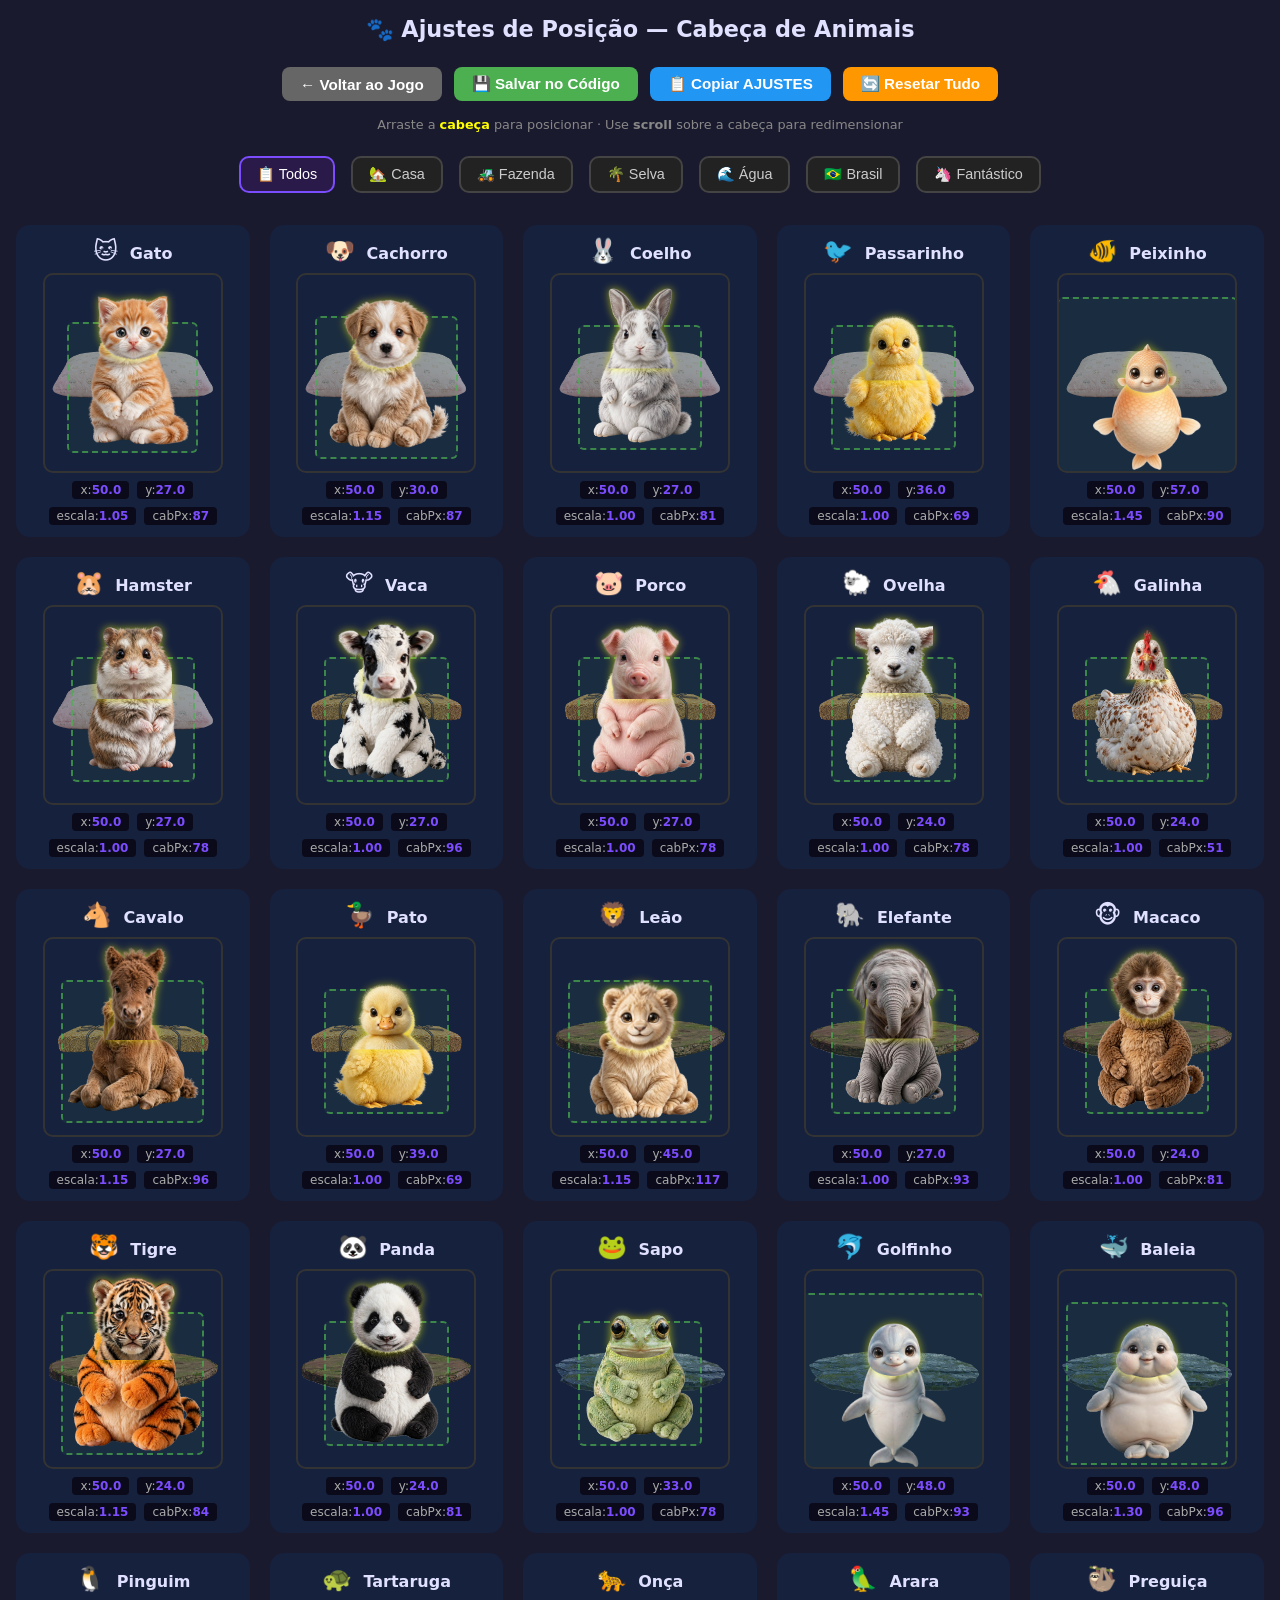
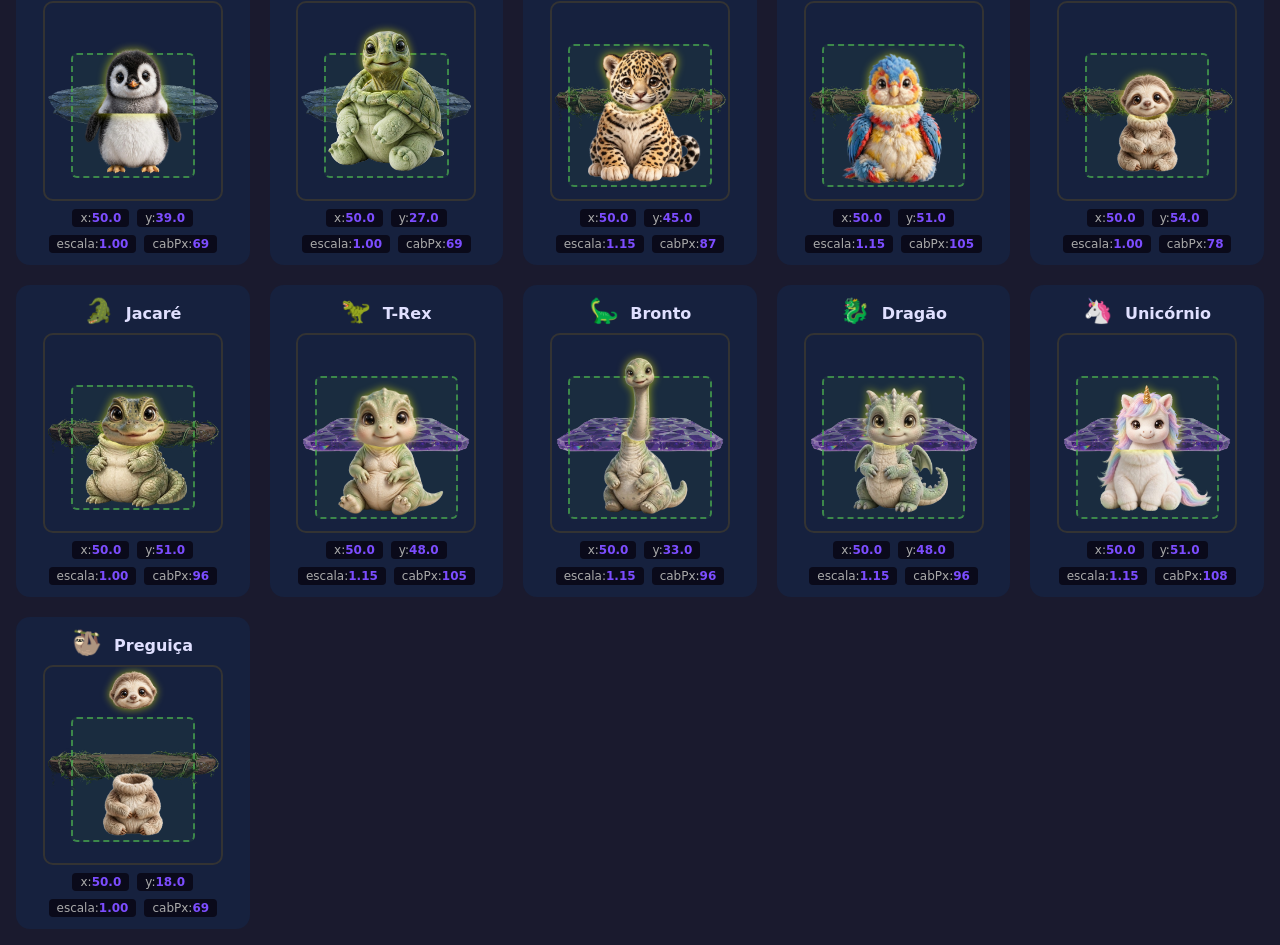
==== ajustes.html @ 1d5953b0 "Adicionar pagina de ajustes manual (drag-and-drop, mouse e toque)" ====
<!DOCTYPE html>
<html lang="pt-BR">
<head>
<meta charset="UTF-8">
<meta name="viewport" content="width=device-width,initial-scale=1">
<title>Ajustes de Posição — Cabeça de Animais</title>
<style>
*{margin:0;padding:0;box-sizing:border-box}
body{font-family:system-ui,-apple-system,sans-serif;background:#1a1a2e;color:#eee;min-height:100vh}
h1{text-align:center;padding:16px;font-size:1.4rem;color:#e0e0ff}
.toolbar{display:flex;justify-content:center;gap:12px;padding:8px 16px;flex-wrap:wrap}
.toolbar button{padding:8px 18px;border:none;border-radius:8px;cursor:pointer;font-size:.95rem;font-weight:600;transition:all .2s}
#btnSalvar{background:#4caf50;color:#fff}
#btnSalvar:hover{background:#43a047}
#btnCopiar{background:#2196f3;color:#fff}
#btnCopiar:hover{background:#1e88e5}
#btnResetar{background:#ff9800;color:#fff}
#btnResetar:hover{background:#f57c00}
#btnVoltar{background:#666;color:#fff}
#btnVoltar:hover{background:#555}
.categorias{display:flex;flex-wrap:wrap;justify-content:center;gap:16px;padding:16px}
.cat-btn{padding:8px 16px;border:2px solid #444;border-radius:10px;background:#222;color:#ccc;cursor:pointer;font-size:.9rem;transition:all .2s}
.cat-btn:hover,.cat-btn.active{border-color:#7c4dff;background:#2a1a4a;color:#fff}
.grade{display:grid;grid-template-columns:repeat(auto-fill,minmax(220px,1fr));gap:20px;padding:16px;max-width:1400px;margin:0 auto}
.card{background:#16213e;border-radius:14px;padding:12px;display:flex;flex-direction:column;align-items:center;position:relative}
.card-nome{font-size:1rem;font-weight:700;margin-bottom:8px;color:#e0e0ff}
.card-emoji{font-size:1.5rem;margin-right:6px}
.cenario{position:relative;width:180px;height:200px;background-size:contain;background-repeat:no-repeat;background-position:center;border:2px solid #333;border-radius:10px;overflow:hidden;cursor:crosshair;user-select:none;-webkit-user-select:none;touch-action:none}
.cenario .base{position:absolute;top:0;left:0;width:100%;height:100%;object-fit:contain;pointer-events:none;opacity:.6}
.cenario .corpo{position:absolute;left:50%;transform:translateX(-50%);bottom:10%;height:65%;object-fit:contain;pointer-events:none;z-index:2}
.cenario .cabeca{position:absolute;object-fit:contain;z-index:3;cursor:grab;filter:drop-shadow(0 0 4px rgba(255,255,0,.6))}
.cenario .cabeca:active{cursor:grabbing}
.cenario .area-encaixe{position:absolute;border:2px dashed rgba(76,175,80,.7);border-radius:6px;pointer-events:none;z-index:1;background:rgba(76,175,80,.08)}
.valores{display:flex;gap:8px;margin-top:8px;font-size:.75rem;color:#aaa;flex-wrap:wrap;justify-content:center}
.valores span{background:#0a0a1a;padding:2px 8px;border-radius:4px}
.valores span b{color:#7c4dff}
.output-area{max-width:800px;margin:20px auto;padding:16px;background:#0d1117;border-radius:10px;border:1px solid #333}
.output-area h3{color:#7c4dff;margin-bottom:8px}
.output-area pre{background:#161b22;padding:12px;border-radius:8px;overflow-x:auto;font-size:.8rem;color:#c9d1d9;max-height:300px;overflow-y:auto}
.dica{text-align:center;padding:8px;color:#888;font-size:.8rem}
.status{position:fixed;top:16px;right:16px;padding:10px 18px;border-radius:10px;font-weight:700;z-index:999;transition:all .3s;opacity:0;pointer-events:none}
.status.show{opacity:1}
.status.ok{background:#4caf50;color:#fff}
.status.info{background:#2196f3;color:#fff}
</style>
</head>
<body>

<div class="status" id="statusMsg"></div>

<h1>🐾 Ajustes de Posição — Cabeça de Animais</h1>

<div class="toolbar">
  <button id="btnVoltar" onclick="location.href='index.html'">← Voltar ao Jogo</button>
  <button id="btnSalvar">💾 Salvar no Código</button>
  <button id="btnCopiar">📋 Copiar AJUSTES</button>
  <button id="btnResetar">🔄 Resetar Tudo</button>
</div>

<div class="dica">Arraste a <b style="color:#ff0">cabeça</b> para posicionar · Use <b>scroll</b> sobre a cabeça para redimensionar</div>

<div class="categorias" id="catBtns"></div>
<div class="grade" id="grade"></div>

<div class="output-area" id="outputArea" style="display:none">
  <h3>Código para jogo.js — substitua o bloco AJUSTES:</h3>
  <pre id="outputCode"></pre>
</div>

<script>
/* ===== DADOS DO JOGO ===== */
const ANIMAIS = {
  gato:       { emoji:'🐱', nome:'Gato',       cat:'casa' },
  cachorro:   { emoji:'🐶', nome:'Cachorro',   cat:'casa' },
  coelho:     { emoji:'🐰', nome:'Coelho',     cat:'casa' },
  passarinho: { emoji:'🐦', nome:'Passarinho', cat:'casa' },
  peixinho:   { emoji:'🐠', nome:'Peixinho',   cat:'casa' },
  hamster:    { emoji:'🐹', nome:'Hamster',    cat:'casa' },
  vaca:       { emoji:'🐮', nome:'Vaca',       cat:'fazenda' },
  porco:      { emoji:'🐷', nome:'Porco',      cat:'fazenda' },
  ovelha:     { emoji:'🐑', nome:'Ovelha',     cat:'fazenda' },
  galinha:    { emoji:'🐔', nome:'Galinha',    cat:'fazenda' },
  cavalo:     { emoji:'🐴', nome:'Cavalo',     cat:'fazenda' },
  pato:       { emoji:'🦆', nome:'Pato',       cat:'fazenda' },
  leao:       { emoji:'🦁', nome:'Leão',       cat:'selva' },
  elefante:   { emoji:'🐘', nome:'Elefante',   cat:'selva' },
  macaco:     { emoji:'🐵', nome:'Macaco',     cat:'selva' },
  tigre:      { emoji:'🐯', nome:'Tigre',      cat:'selva' },
  panda:      { emoji:'🐼', nome:'Panda',      cat:'selva' },
  sapo:       { emoji:'🐸', nome:'Sapo',       cat:'agua' },
  golfinho:   { emoji:'🐬', nome:'Golfinho',   cat:'agua' },
  baleia:     { emoji:'🐳', nome:'Baleia',     cat:'agua' },
  pinguim:    { emoji:'🐧', nome:'Pinguim',    cat:'agua' },
  tartaruga:  { emoji:'🐢', nome:'Tartaruga',  cat:'agua' },
  onca:       { emoji:'🐆', nome:'Onça',       cat:'brasil' },
  arara:      { emoji:'🦜', nome:'Arara',      cat:'brasil' },
  preguica:   { emoji:'🦥', nome:'Preguiça',   cat:'brasil' },
  jacare:     { emoji:'🐊', nome:'Jacaré',     cat:'brasil' },
  trex:       { emoji:'🦖', nome:'T-Rex',      cat:'fantasia' },
  bronto:     { emoji:'🦕', nome:'Bronto',     cat:'fantasia' },
  dragao:     { emoji:'🐉', nome:'Dragão',     cat:'fantasia' },
  unicornio:  { emoji:'🦄', nome:'Unicórnio',  cat:'fantasia' }
};

/* Preguiça tem duas grafias no jogo */
ANIMAIS['preguiça'] = ANIMAIS.preguica;

const CATS = {
  casa:      { nome:'Casa',      emoji:'🏡' },
  fazenda:   { nome:'Fazenda',   emoji:'🚜' },
  selva:     { nome:'Selva',     emoji:'🌴' },
  agua:      { nome:'Água',      emoji:'🌊' },
  brasil:    { nome:'Brasil',    emoji:'🇧🇷' },
  fantasia:  { nome:'Fantástico',emoji:'🦄' }
};

/* Valores atuais do jogo — cabeça posição (x%, y%) e escala (%) relativo ao cenario */
const AJUSTES_ORIG = {
  gato:       { escala: 1.05, cabeca: 1.45, ajusteY: 3 },
  cachorro:   { escala: 1.15, cabeca: 1.45, ajusteY: 4 },
  coelho:     { escala: 1.00, cabeca: 1.35, ajusteY: 3 },
  passarinho: { escala: 1.00, cabeca: 1.15, ajusteY: 6 },
  peixinho:   { escala: 1.45, cabeca: 1.50, ajusteY: 13 },
  hamster:    { escala: 1.00, cabeca: 1.30, ajusteY: 3 },
  vaca:       { escala: 1.00, cabeca: 1.60, ajusteY: 3 },
  porco:      { escala: 1.00, cabeca: 1.30, ajusteY: 3 },
  ovelha:     { escala: 1.00, cabeca: 1.30, ajusteY: 2 },
  galinha:    { escala: 1.00, cabeca: 0.85, ajusteY: 2 },
  cavalo:     { escala: 1.15, cabeca: 1.60, ajusteY: 3 },
  pato:       { escala: 1.00, cabeca: 1.15, ajusteY: 7 },
  leao:       { escala: 1.15, cabeca: 1.95, ajusteY: 9 },
  elefante:   { escala: 1.00, cabeca: 1.55, ajusteY: 3 },
  macaco:     { escala: 1.00, cabeca: 1.35, ajusteY: 2 },
  tigre:      { escala: 1.15, cabeca: 1.40, ajusteY: 2 },
  panda:      { escala: 1.00, cabeca: 1.35, ajusteY: 2 },
  sapo:       { escala: 1.00, cabeca: 1.30, ajusteY: 5 },
  golfinho:   { escala: 1.45, cabeca: 1.55, ajusteY: 10 },
  baleia:     { escala: 1.30, cabeca: 1.60, ajusteY: 10 },
  pinguim:    { escala: 1.00, cabeca: 1.15, ajusteY: 7 },
  tartaruga:  { escala: 1.00, cabeca: 1.15, ajusteY: 3 },
  onca:       { escala: 1.15, cabeca: 1.45, ajusteY: 9 },
  arara:      { escala: 1.15, cabeca: 1.75, ajusteY: 11 },
  preguica:   { escala: 1.00, cabeca: 1.30, ajusteY: 12 },
  jacare:     { escala: 1.00, cabeca: 1.60, ajusteY: 11 },
  trex:       { escala: 1.15, cabeca: 1.75, ajusteY: 10 },
  bronto:     { escala: 1.15, cabeca: 1.60, ajusteY: 5 },
  dragao:     { escala: 1.15, cabeca: 1.60, ajusteY: 10 },
  unicornio:  { escala: 1.15, cabeca: 1.80, ajusteY: 11 }
};

/* ===== ESTADO EDITÁVEL ===== */
/* Para cada bicho: { x, y, cabecaPx, escala, cabeca, ajusteY } */
/* x,y = posição da cabeça em % do cenario */
/* cabecaPx = largura da cabeça em px dentro do cenario de 180px */
const EDIT = {};

/* Carregar do localStorage se existir */
function carregarEdit(){
  const salvo = localStorage.getItem('cabecaAnimais.ajustesEdit');
  if(salvo){
    try{ Object.assign(EDIT, JSON.parse(salvo)); return; }catch(e){}
  }
  /* Padrão: converter AJUSTES_ORIG para posição visual */
  Object.keys(ANIMAIS).forEach(id => {
    const aj = AJUSTES_ORIG[id] || { escala:1, cabeca:1.15, ajusteY:0 };
    EDIT[id] = {
      x: 50,                     /* centro horizontal */
      y: 18 + (aj.ajusteY||0)*3, /* topo do corpo + ajusteY convertido */
      cabecaPx: 60 * (aj.cabeca||1.15),
      escala: aj.escala || 1,
      cabeca: aj.cabeca || 1.15,
      ajusteY: aj.ajusteY || 0
    };
  });
}
carregarEdit();

function salvarEdit(){
  localStorage.setItem('cabecaAnimais.ajustesEdit', JSON.stringify(EDIT));
}

/* ===== CATEGORIAS ===== */
let catAtiva = 'todos';
const catContainer = document.getElementById('catBtns');

function renderCatBtns(){
  let html = `<button class="cat-btn active" data-cat="todos">📋 Todos</button>`;
  Object.keys(CATS).forEach(c => {
    html += `<button class="cat-btn" data-cat="${c}">${CATS[c].emoji} ${CATS[c].nome}</button>`;
  });
  catContainer.innerHTML = html;
  catContainer.querySelectorAll('.cat-btn').forEach(btn => {
    btn.addEventListener('click', () => {
      catContainer.querySelectorAll('.cat-btn').forEach(b => b.classList.remove('active'));
      btn.classList.add('active');
      catAtiva = btn.dataset.cat;
      renderGrade();
    });
  });
}

/* ===== GRADE DE CARDS ===== */
const grade = document.getElementById('grade');

function renderGrade(){
  grade.innerHTML = '';
  const ids = Object.keys(ANIMAIS).filter(id => {
    if(catAtiva === 'todos') return true;
    return ANIMAIS[id].cat === catAtiva;
  });

  ids.forEach(id => {
    const a = ANIMAIS[id];
    const e = EDIT[id] || { x:50, y:25, cabecaPx:70, escala:1, cabeca:1.15, ajusteY:0 };
    const catKey = a.cat;
    const baseImg = `imagens/base_${catKey}.png`;

    /* Preguiça: o arquivo usa preguiça (com cedilha) */
    const imgId = id === 'preguica' ? 'preguiça' : id;

    const card = document.createElement('div');
    card.className = 'card';
    card.innerHTML = `
      <div class="card-nome"><span class="card-emoji">${a.emoji}</span> ${a.nome}</div>
      <div class="cenario" data-id="${id}">
        <img class="base" src="${baseImg}" draggable="false">
        <img class="corpo" src="imagens/${imgId}_corpo.png" draggable="false"
             style="transform:translateX(-50%) scale(${e.escala})">
        <div class="area-encaixe"></div>
        <img class="cabeca" src="imagens/${imgId}_cabeca.png" draggable="false"
             style="left:${e.x}%;top:${e.y}%;width:${e.cabecaPx}px;transform:translate(-50%,-50%)">
      </div>
      <div class="valores">
        <span>x:<b>${e.x.toFixed(1)}</b></span>
        <span>y:<b>${e.y.toFixed(1)}</b></span>
        <span>escala:<b>${e.escala.toFixed(2)}</b></span>
        <span>cabPx:<b>${e.cabecaPx.toFixed(0)}</b></span>
      </div>
    `;
    grade.appendChild(card);
    setupDrag(card, id);
  });
}

/* ===== DRAG & RESIZE (mouse + toque) ===== */
function setupDrag(card, id){
  const cenario = card.querySelector('.cenario');
  const cabeca = card.querySelector('.cabeca');
  const corpo = card.querySelector('.corpo');
  const area = card.querySelector('.area-encaixe');
  let dragging = false;

  /* Calcular e mostrar área de encaixe (baseado no corpo) */
  function updateArea(){
    if(!corpo || !area) return;
    requestAnimationFrame(() => {
      const cr = cenario.getBoundingClientRect();
      const cor = corpo.getBoundingClientRect();
      if(cr.width === 0) return;
      const left = ((cor.left - cr.left) / cr.width) * 100;
      const top = ((cor.top - cr.top) / cr.height) * 100;
      const w = (cor.width / cr.width) * 100;
      const h = (cor.height / cr.height) * 100;
      area.style.left = left + '%';
      area.style.top = top + '%';
      area.style.width = w + '%';
      area.style.height = h + '%';
    });
  }

  /* Esperar imagens carregarem */
  corpo.addEventListener('load', updateArea);
  if(corpo.complete) updateArea();
  setTimeout(updateArea, 300);

  /* Mouse down = iniciar drag */
  cabeca.addEventListener('mousedown', ev => {
    ev.preventDefault();
    dragging = true;
    cabeca.style.cursor = 'grabbing';
  });

  /* Touch start */
  cabeca.addEventListener('touchstart', ev => {
    ev.preventDefault();
    dragging = true;
  }, { passive:false });

  /* Mover (mouse ou toque) */
  function mover(clientX, clientY){
    if(!dragging) return;
    const cr = cenario.getBoundingClientRect();
    const x = ((clientX - cr.left) / cr.width) * 100;
    const y = ((clientY - cr.top) / cr.height) * 100;
    const cx = Math.max(5, Math.min(95, x));
    const cy = Math.max(5, Math.min(95, y));
    cabeca.style.left = cx + '%';
    cabeca.style.top = cy + '%';
    EDIT[id].x = cx;
    EDIT[id].y = cy;
    updateValores(card, id);
  }

  document.addEventListener('mousemove', ev => mover(ev.clientX, ev.clientY));
  document.addEventListener('touchmove', ev => {
    if(dragging) mover(ev.touches[0].clientX, ev.touches[0].clientY);
  }, { passive:false });

  /* Mouse/Touch up = soltar */
  function parar(){
    if(!dragging) return;
    dragging = false;
    cabeca.style.cursor = 'grab';
    salvarEdit();
  }
  document.addEventListener('mouseup', parar);
  document.addEventListener('touchend', parar);

  /* Pinça (2 dedos) = redimensionar cabeça no celular */
  let pincaIni = 0;
  cenario.addEventListener('touchstart', ev => {
    if(ev.touches.length === 2){
      pincaIni = Math.hypot(
        ev.touches[0].clientX - ev.touches[1].clientX,
        ev.touches[0].clientY - ev.touches[1].clientY
      );
    }
  }, { passive:true });
  cenario.addEventListener('touchmove', ev => {
    if(ev.touches.length === 2 && pincaIni > 0){
      ev.preventDefault();
      const dist = Math.hypot(
        ev.touches[0].clientX - ev.touches[1].clientX,
        ev.touches[0].clientY - ev.touches[1].clientY
      );
      const novo = Math.max(20, Math.min(150, EDIT[id].cabecaPx + (dist - pincaIni)));
      EDIT[id].cabecaPx = novo;
      cabeca.style.width = novo + 'px';
      updateValores(card, id);
      pincaIni = dist;
      salvarEdit();
    }
  }, { passive:false });

  /* Scroll = resize cabeça (desktop) */
  cenario.addEventListener('wheel', ev => {
    ev.preventDefault();
    const delta = ev.deltaY > 0 ? -3 : 3;
    const novo = Math.max(20, Math.min(150, EDIT[id].cabecaPx + delta));
    EDIT[id].cabecaPx = novo;
    cabeca.style.width = novo + 'px';
    updateValores(card, id);
    salvarEdit();
  }, { passive:false });

  /* Shift+Scroll = escala do corpo (desktop) */
  cenario.addEventListener('wheel', ev => {
    if(!ev.shiftKey) return;
    ev.preventDefault();
    const delta = ev.deltaY > 0 ? -0.05 : 0.05;
    const novo = Math.max(0.5, Math.min(2.0, EDIT[id].escala + delta));
    EDIT[id].escala = novo;
    corpo.style.transform = `translateX(-50%) scale(${novo})`;
    updateValores(card, id);
    updateArea();
    salvarEdit();
  }, { passive:false });
}

function updateValores(card, id){
  const e = EDIT[id];
  const spans = card.querySelectorAll('.valores span b');
  if(spans.length >= 4){
    spans[0].textContent = e.x.toFixed(1);
    spans[1].textContent = e.y.toFixed(1);
    spans[2].textContent = e.escala.toFixed(2);
    spans[3].textContent = e.cabecaPx.toFixed(0);
  }
}

/* ===== GERAR CÓDIGO ===== */
function gerarAjustesCode(){
  const lines = ['const AJUSTES = {'];
  const catOrder = ['casa','fazenda','selva','agua','brasil','fantasia'];
  const catLabels = { casa:'Casa', fazenda:'Fazenda', selva:'Selva', agua:'Água', brasil:'Brasil', fantasia:'Fantástico' };

  catOrder.forEach((cat, ci) => {
    lines.push(`  /* ${catLabels[cat]} */`);
    const ids = Object.keys(ANIMAIS).filter(id => ANIMAIS[id].cat === cat);
    ids.forEach((id, i) => {
      const e = EDIT[id];
      const escala = (e.escala || 1).toFixed(2);
      const cabeca = (e.cabecaPx / 60).toFixed(2);
      /* ajusteY = (y - 18) / 3  (conversão reversa da padrão) */
      const ajusteY = Math.round((e.y - 18) / 3);
      const comma = (ci < catOrder.length - 1 || i < ids.length - 1) ? ',' : '';
      const pad = Math.max(0, 12 - id.length);
      lines.push(`  ${id}:${' '.repeat(pad)}{ escala: ${escala}, cabeca: ${cabeca}, ajusteY: ${ajusteY} }${comma}`);
    });
  });
  lines.push('};');
  return lines.join('\n');
}

/* ===== BOTÕES ===== */
document.getElementById('btnCopiar').addEventListener('click', () => {
  const code = gerarAjustesCode();
  navigator.clipboard.writeText(code).then(() => {
    showStatus('Código copiado!', 'ok');
  }).catch(() => {
    const area = document.getElementById('outputArea');
    document.getElementById('outputCode').textContent = code;
    area.style.display = 'block';
    showStatus('Código gerado abaixo — copie manualmente', 'info');
  });
});

document.getElementById('btnSalvar').addEventListener('click', () => {
  const code = gerarAjustesCode();
  const area = document.getElementById('outputArea');
  document.getElementById('outputCode').textContent = code;
  area.style.display = 'block';

  navigator.clipboard.writeText(code).catch(()=>{});

  showStatus('Código gerado! Copie e cole no jogo.js, substituindo o bloco AJUSTES', 'ok');
});

document.getElementById('btnResetar').addEventListener('click', () => {
  if(!confirm('Resetar todos os ajustes para os valores originais?')) return;
  localStorage.removeItem('cabecaAnimais.ajustesEdit');
  Object.keys(EDIT).forEach(k => delete EDIT[k]);
  carregarEdit();
  renderGrade();
  showStatus('Ajustes resetados!', 'info');
});

function showStatus(msg, type){
  const el = document.getElementById('statusMsg');
  el.textContent = msg;
  el.className = 'status show ' + type;
  setTimeout(() => el.className = 'status', 2500);
}

/* ===== INIT ===== */
renderCatBtns();
renderGrade();
</script>
</body>
</html>
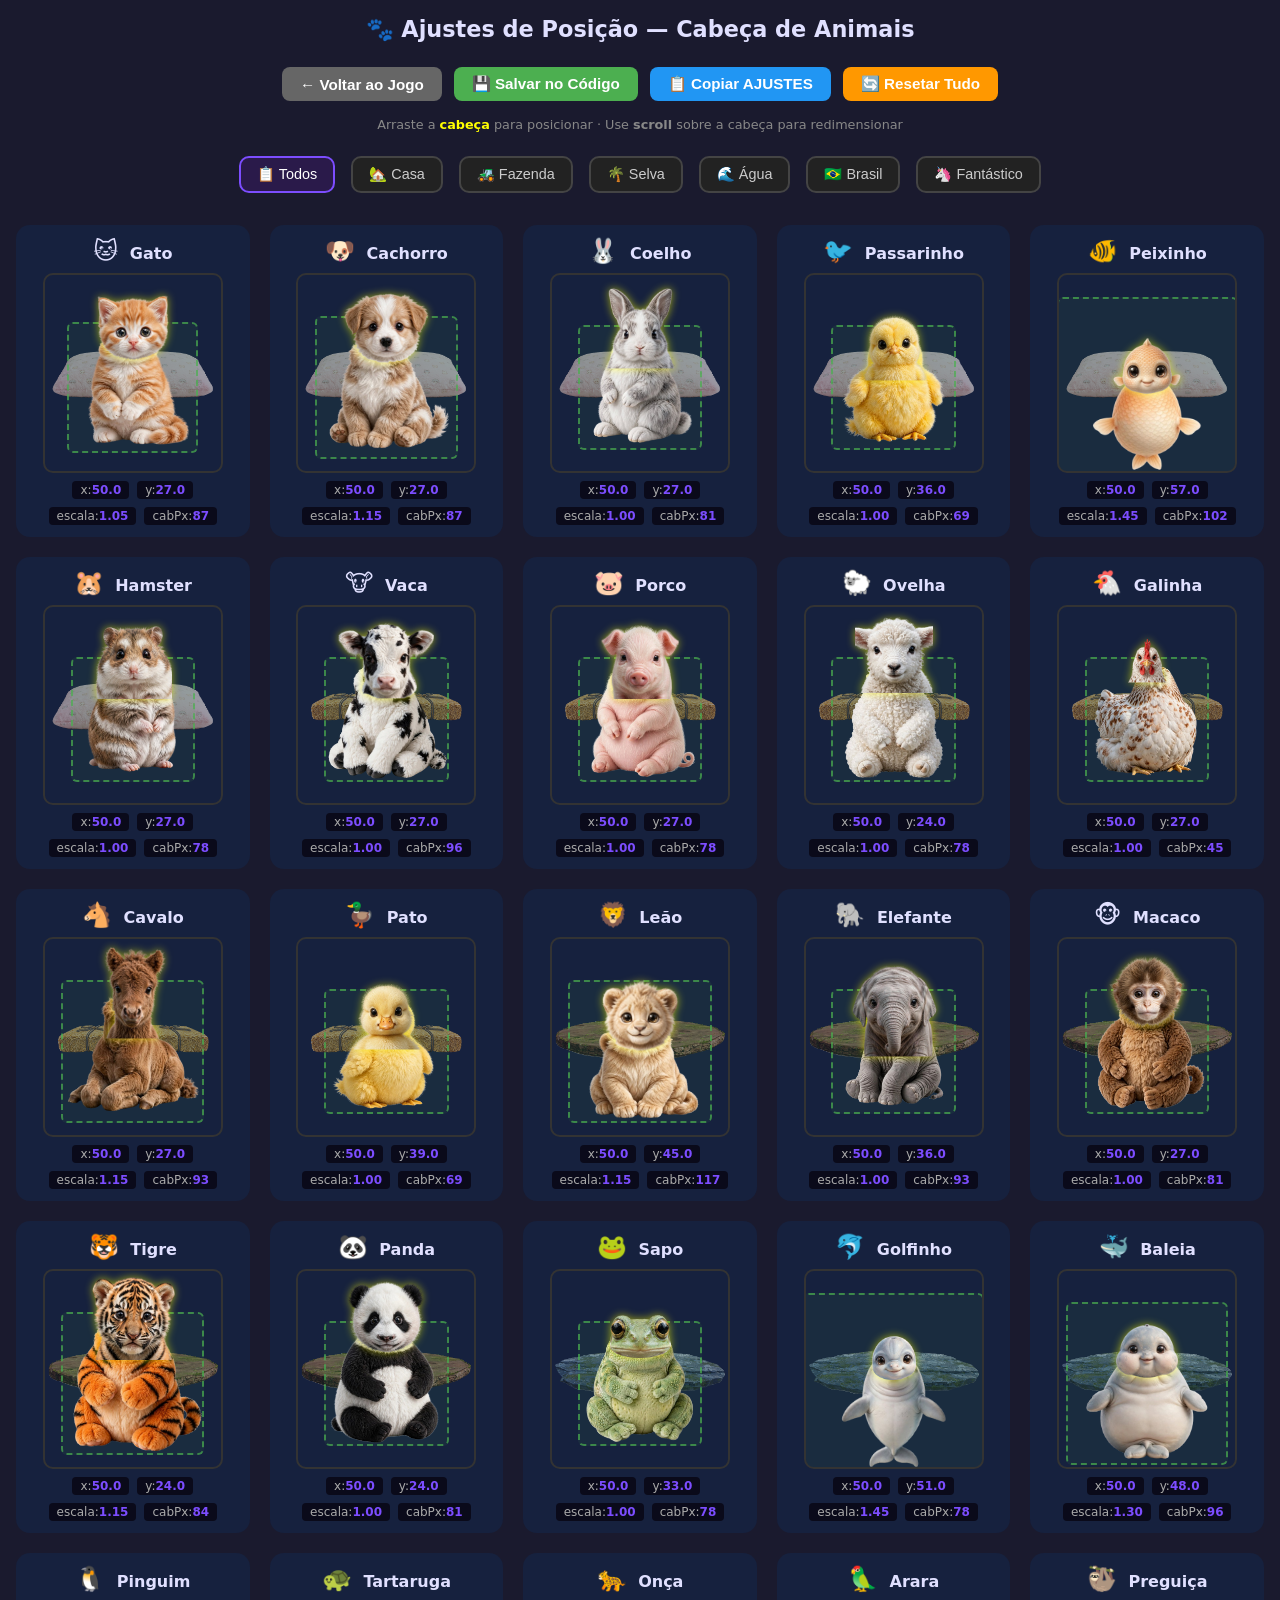
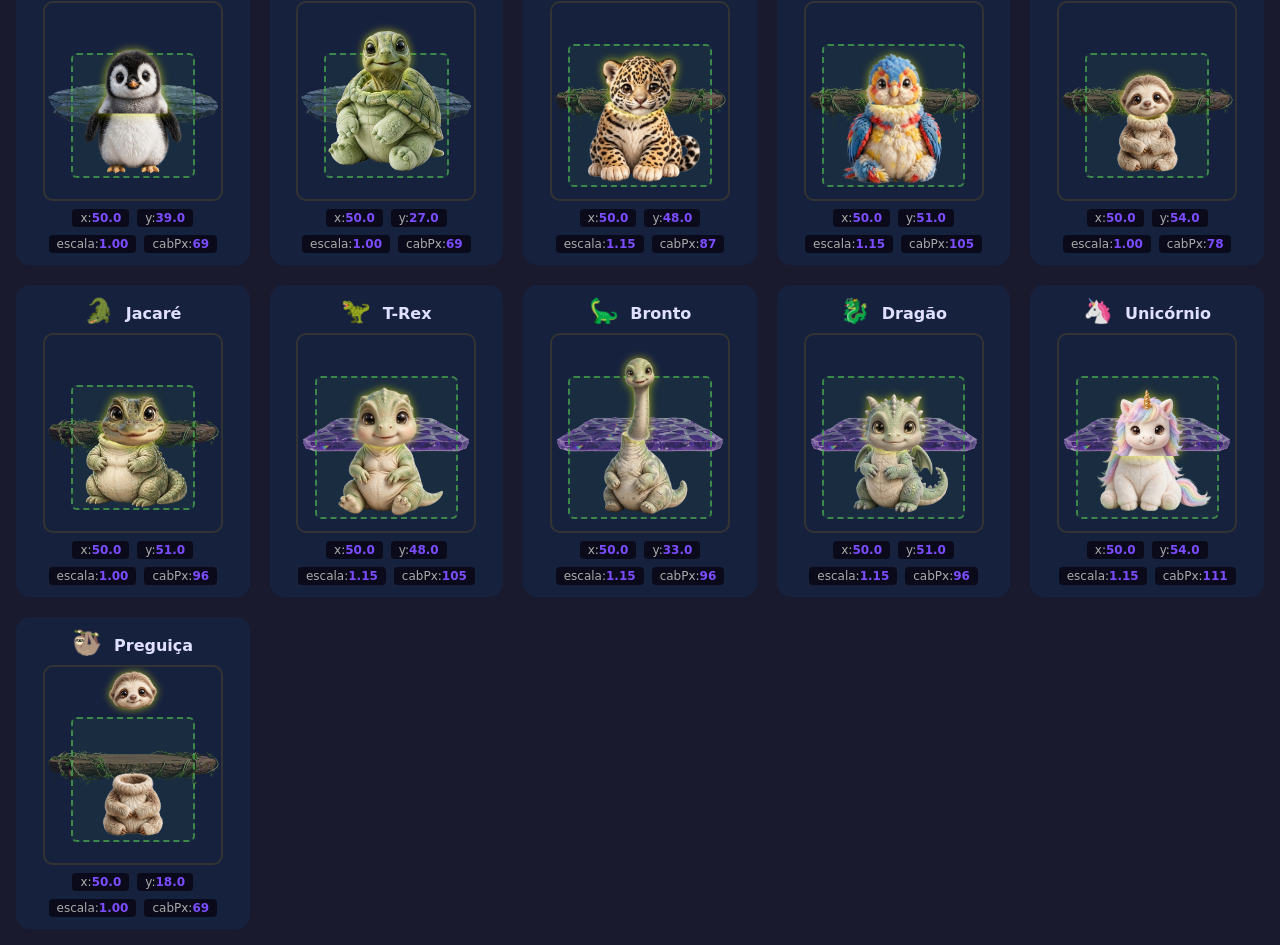
==== commit aa8b5f11: "Refinar AJUSTES apos teste do usuario (11 bichos ajustados)" ====
--- a/ajustes.html
+++ b/ajustes.html
@@ -117,35 +117,35 @@
 /* Valores atuais do jogo — cabeça posição (x%, y%) e escala (%) relativo ao cenario */
 const AJUSTES_ORIG = {
   gato:       { escala: 1.05, cabeca: 1.45, ajusteY: 3 },
-  cachorro:   { escala: 1.15, cabeca: 1.45, ajusteY: 4 },
+  cachorro:   { escala: 1.15, cabeca: 1.45, ajusteY: 3 },
   coelho:     { escala: 1.00, cabeca: 1.35, ajusteY: 3 },
   passarinho: { escala: 1.00, cabeca: 1.15, ajusteY: 6 },
-  peixinho:   { escala: 1.45, cabeca: 1.50, ajusteY: 13 },
+  peixinho:   { escala: 1.45, cabeca: 1.70, ajusteY: 13 },
   hamster:    { escala: 1.00, cabeca: 1.30, ajusteY: 3 },
   vaca:       { escala: 1.00, cabeca: 1.60, ajusteY: 3 },
   porco:      { escala: 1.00, cabeca: 1.30, ajusteY: 3 },
   ovelha:     { escala: 1.00, cabeca: 1.30, ajusteY: 2 },
-  galinha:    { escala: 1.00, cabeca: 0.85, ajusteY: 2 },
-  cavalo:     { escala: 1.15, cabeca: 1.60, ajusteY: 3 },
+  galinha:    { escala: 1.00, cabeca: 0.75, ajusteY: 3 },
+  cavalo:     { escala: 1.15, cabeca: 1.55, ajusteY: 3 },
   pato:       { escala: 1.00, cabeca: 1.15, ajusteY: 7 },
   leao:       { escala: 1.15, cabeca: 1.95, ajusteY: 9 },
-  elefante:   { escala: 1.00, cabeca: 1.55, ajusteY: 3 },
-  macaco:     { escala: 1.00, cabeca: 1.35, ajusteY: 2 },
+  elefante:   { escala: 1.00, cabeca: 1.55, ajusteY: 6 },
+  macaco:     { escala: 1.00, cabeca: 1.35, ajusteY: 3 },
   tigre:      { escala: 1.15, cabeca: 1.40, ajusteY: 2 },
   panda:      { escala: 1.00, cabeca: 1.35, ajusteY: 2 },
   sapo:       { escala: 1.00, cabeca: 1.30, ajusteY: 5 },
-  golfinho:   { escala: 1.45, cabeca: 1.55, ajusteY: 10 },
+  golfinho:   { escala: 1.45, cabeca: 1.30, ajusteY: 11 },
   baleia:     { escala: 1.30, cabeca: 1.60, ajusteY: 10 },
   pinguim:    { escala: 1.00, cabeca: 1.15, ajusteY: 7 },
   tartaruga:  { escala: 1.00, cabeca: 1.15, ajusteY: 3 },
-  onca:       { escala: 1.15, cabeca: 1.45, ajusteY: 9 },
+  onca:       { escala: 1.15, cabeca: 1.45, ajusteY: 10 },
   arara:      { escala: 1.15, cabeca: 1.75, ajusteY: 11 },
   preguica:   { escala: 1.00, cabeca: 1.30, ajusteY: 12 },
   jacare:     { escala: 1.00, cabeca: 1.60, ajusteY: 11 },
   trex:       { escala: 1.15, cabeca: 1.75, ajusteY: 10 },
   bronto:     { escala: 1.15, cabeca: 1.60, ajusteY: 5 },
-  dragao:     { escala: 1.15, cabeca: 1.60, ajusteY: 10 },
-  unicornio:  { escala: 1.15, cabeca: 1.80, ajusteY: 11 }
+  dragao:     { escala: 1.15, cabeca: 1.60, ajusteY: 11 },
+  unicornio:  { escala: 1.15, cabeca: 1.85, ajusteY: 12 }
 };
 
 /* ===== ESTADO EDITÁVEL ===== */
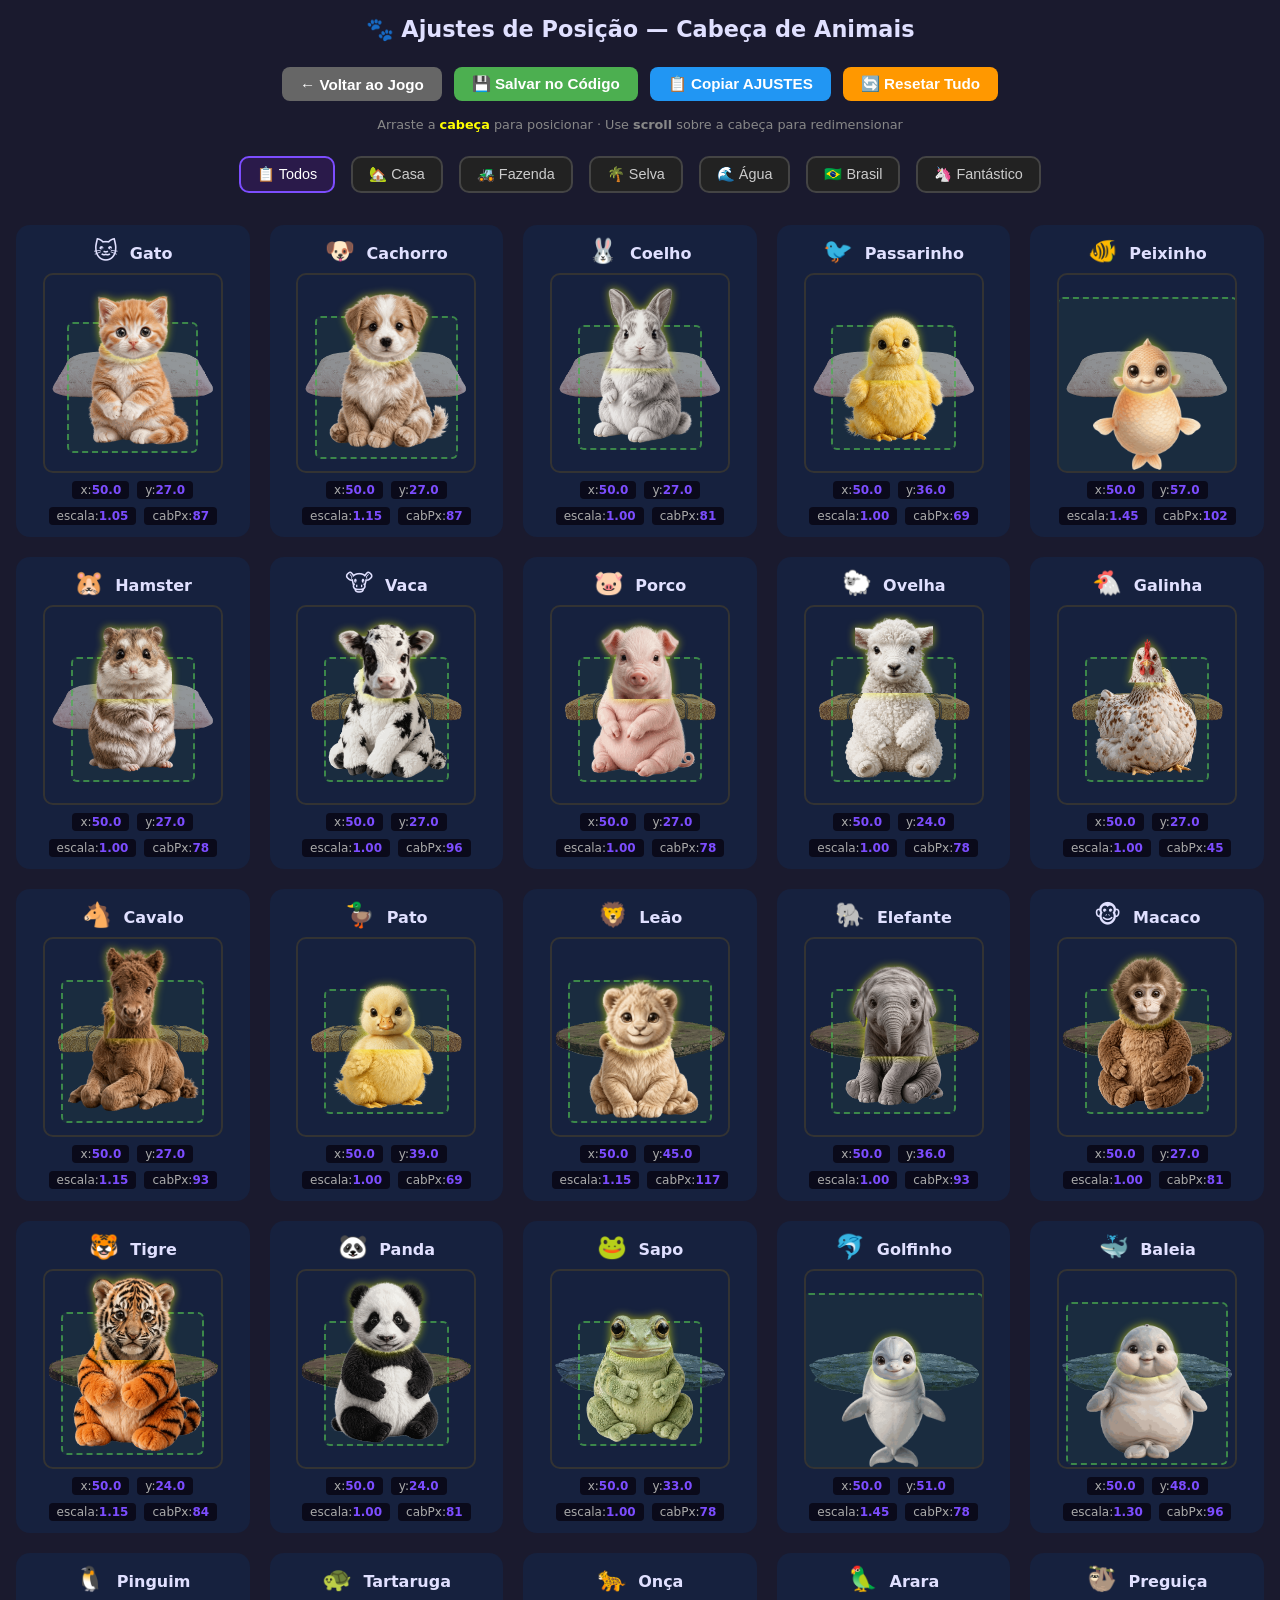
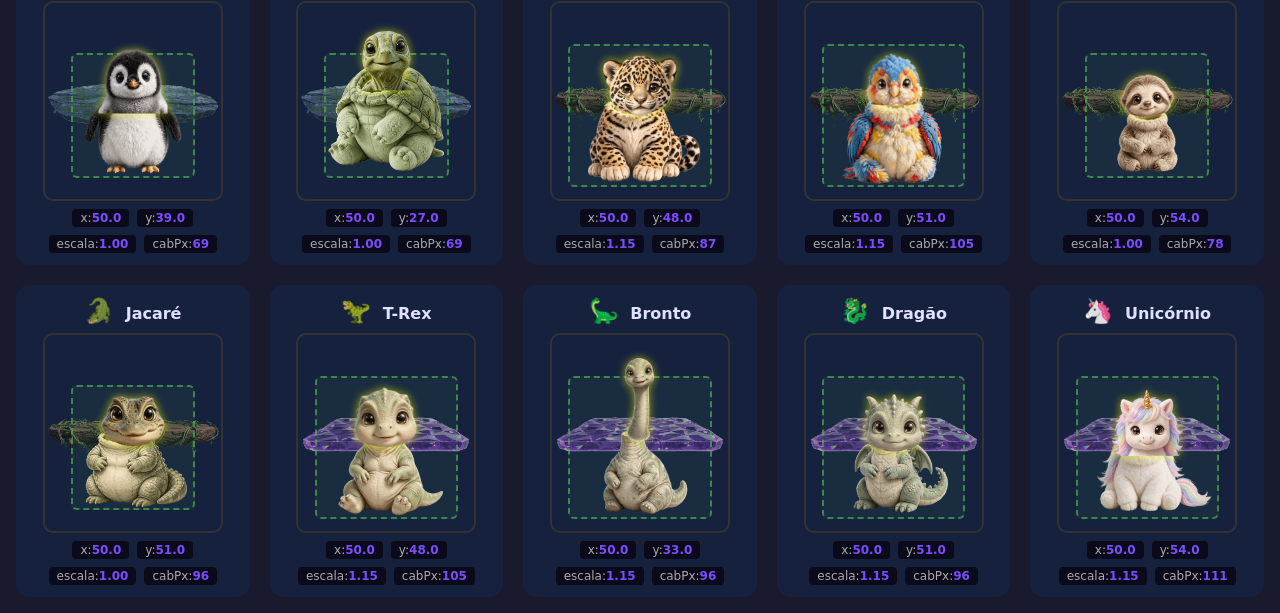
==== commit 63c2be37: "Fases tematicas (revisao curada, Fantastico puro) + encaixe 1:1 padrao panda em 21 bichos + fix preg" ====
--- a/ajustes.html
+++ b/ajustes.html
@@ -102,9 +102,6 @@
   unicornio:  { emoji:'🦄', nome:'Unicórnio',  cat:'fantasia' }
 };
 
-/* Preguiça tem duas grafias no jogo */
-ANIMAIS['preguiça'] = ANIMAIS.preguica;
-
 const CATS = {
   casa:      { nome:'Casa',      emoji:'🏡' },
   fazenda:   { nome:'Fazenda',   emoji:'🚜' },
@@ -214,9 +211,7 @@
     const e = EDIT[id] || { x:50, y:25, cabecaPx:70, escala:1, cabeca:1.15, ajusteY:0 };
     const catKey = a.cat;
     const baseImg = `imagens/base_${catKey}.png`;
-
-    /* Preguiça: o arquivo usa preguiça (com cedilha) */
-    const imgId = id === 'preguica' ? 'preguiça' : id;
+    const imgId = id;
 
     const card = document.createElement('div');
     card.className = 'card';
